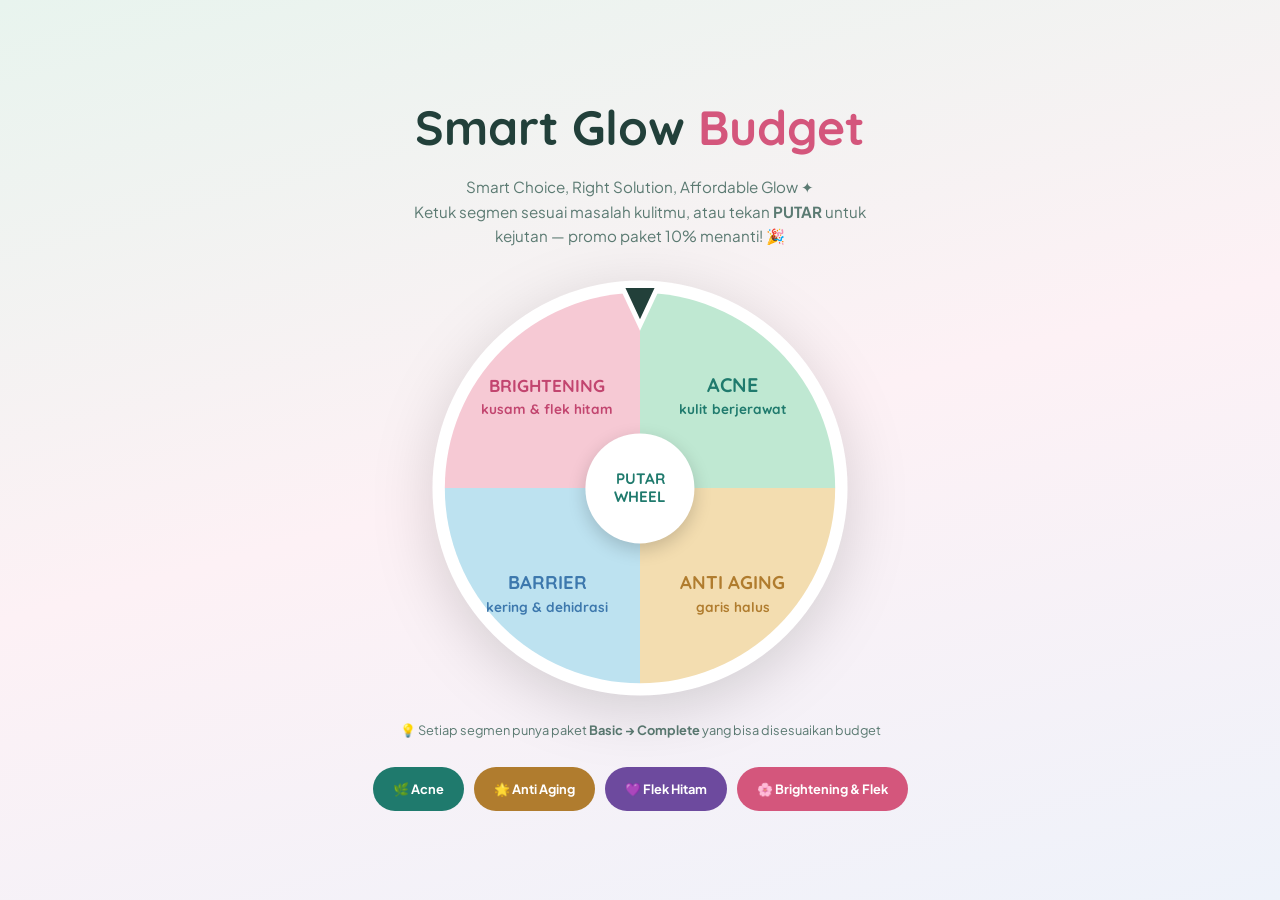
==== index.html @ 59bc7f4d "Smart Glow Budget: 4 segmen + popup brightening/flek hitam + promo 10%" ====
<!DOCTYPE html>
<html lang="id">
<head>
<meta charset="UTF-8">
<meta name="viewport" content="width=device-width, initial-scale=1.0">
<title>Smart Glow Budget — Putar Wheel & Temukan Solusi Kulitmu</title>
<meta name="description" content="Pilih skin problem kamu, putar wheel, dan temukan paket skincare Wardah sesuai budget. Promo paket 10%!">
<link rel="preconnect" href="https://fonts.googleapis.com">
<link rel="preconnect" href="https://fonts.gstatic.com" crossorigin>
<link href="https://fonts.googleapis.com/css2?family=Quicksand:wght@500;600;700&family=Plus+Jakarta+Sans:wght@400;500;600;700;800&display=swap" rel="stylesheet">
<link rel="stylesheet" href="style.css">
</head>
<body>

<div class="landing">
  <h1>Smart Glow <em style="font-style:normal;color:#d4567c">Budget</em></h1>
  <p class="sub">Smart Choice, Right Solution, Affordable Glow ✦<br>Ketuk segmen sesuai masalah kulitmu, atau tekan <strong>PUTAR</strong> untuk kejutan — promo paket 10% menanti! 🎉</p>

  <div class="wheel-box">
    <svg viewBox="0 0 340 340" xmlns="http://www.w3.org/2000/svg">
      <circle cx="170" cy="170" r="168" fill="#ffffff"/>
      <g class="wheel-rot" id="wheelRot">
        <g transform="translate(170,170)">
          <path class="seg" data-href="acne.html" d="M0,0 L0,-158 A158,158 0 0 1 158,0 Z" fill="#bfe8d2"/>
          <path class="seg" data-href="anti-aging.html" d="M0,0 L158,0 A158,158 0 0 1 0,158 Z" fill="#f3ddb0"/>
          <path class="seg" data-href="barrier.html" d="M0,0 L0,158 A158,158 0 0 1 -158,0 Z" fill="#bde2f0"/>
          <path class="seg" data-href="brightening.html" d="M0,0 L-158,0 A158,158 0 0 1 0,-158 Z" fill="#f6c9d4"/>
        </g>
        <g font-family="Quicksand,sans-serif" font-weight="700" text-anchor="middle" pointer-events="none">
          <text x="245" y="92" font-size="16" fill="#1f7a6d">ACNE</text>
          <text x="245" y="110" font-size="11" fill="#1f7a6d">kulit berjerawat</text>
          <text x="245" y="252" font-size="15" fill="#b07c2e">ANTI AGING</text>
          <text x="245" y="270" font-size="11" fill="#b07c2e">garis halus</text>
          <text x="95" y="252" font-size="15" fill="#3d78ad">BARRIER</text>
          <text x="95" y="270" font-size="11" fill="#3d78ad">kering &amp; dehidrasi</text>
          <text x="95" y="92" font-size="14" fill="#c2456f">BRIGHTENING</text>
          <text x="95" y="110" font-size="11" fill="#c2456f">kusam &amp; flek hitam</text>
        </g>
      </g>
      <path d="M155,6 h30 l-15,32 Z" fill="#22403a" stroke="#ffffff" stroke-width="4"/>
    </svg>
    <button class="spin-btn" id="spinBtn">PUTAR<br>WHEEL</button>
  </div>

  <p class="hint">💡 Setiap segmen punya paket <strong>Basic → Complete</strong> yang bisa disesuaikan budget</p>

  <div class="seg-links">
    <a class="seg-link" style="background:#1f7a6d" href="acne.html">🌿 Acne</a>
    <a class="seg-link" style="background:#b07c2e" href="anti-aging.html">🌟 Anti Aging</a>
    <a class="seg-link" style="background:#6d4a9e" href="barrier.html">💜 Flek Hitam</a>
    <a class="seg-link" style="background:#d4567c" href="brightening.html">🌸 Brightening &amp; Flek</a>
  </div>
</div>

<script>
const segs = [
  {href:"acne.html",       mid:45},   /* sudut tengah segmen (searah jarum jam dari atas) */
  {href:"anti-aging.html", mid:135},
  {href:"barrier.html", mid:225},
  {href:"brightening.html",mid:315}
];
document.querySelectorAll(".seg").forEach(s=>{
  s.addEventListener("click", ()=>{ window.location.href = s.dataset.href; });
});
let spinning = false;
document.getElementById("spinBtn").addEventListener("click", ()=>{
  if(spinning) return;
  spinning = true;
  const pick = segs[Math.floor(Math.random()*segs.length)];
  /* pointer di atas (0°). Putar sehingga tengah segmen terpilih berada di atas */
  const target = 360*5 + (360 - pick.mid);
  const rot = document.getElementById("wheelRot");
  rot.style.transform = `rotate(${target}deg)`;
  setTimeout(()=>{ window.location.href = pick.href; }, 4300);
});
</script>
</body>
</html>
---- style.css ----
/* ============ SMART GLOW BUDGET — SHARED STYLES ============ */
:root{
  --utama:#1f7a6d; --tua:#12564e; --muda:#e7f4ec; --border:#d3ebdd; --aksen:#2a9d8f;
  --cream:#fbfdfb; --ink:#22403a; --ink-soft:#5b7a72; --coral:#e2726e; --gold:#c98a2d;
  --radius:20px; --shadow:0 10px 30px rgba(0,0,0,.08);
}
*{margin:0;padding:0;box-sizing:border-box}
html{scroll-behavior:smooth}
body{font-family:'Plus Jakarta Sans',sans-serif;background:var(--cream);color:var(--ink);line-height:1.6;-webkit-font-smoothing:antialiased}
h1,h2,h3,.display{font-family:'Quicksand',sans-serif}

/* Header */
header{position:sticky;top:0;z-index:50;background:rgba(251,253,251,.88);backdrop-filter:blur(12px);border-bottom:1px solid var(--border)}
.header-inner{max-width:960px;margin:0 auto;padding:14px 20px;display:flex;align-items:center;justify-content:space-between;gap:10px}
.brand{font-family:'Quicksand',sans-serif;font-weight:700;font-size:1.05rem;color:var(--utama);text-decoration:none}
.brand small{display:block;font-size:.62rem;font-weight:600;letter-spacing:.22em;color:var(--ink-soft);text-transform:uppercase}
.header-tag{font-size:.7rem;font-weight:700;background:var(--muda);color:var(--utama);border:1px solid var(--border);padding:6px 12px;border-radius:999px;letter-spacing:.05em;white-space:nowrap}

/* Hero */
.hero{position:relative;overflow:hidden;background:linear-gradient(160deg,var(--muda) 0%,var(--cream) 70%);padding:52px 20px 44px}
.hero::before{content:"";position:absolute;top:-140px;right:-140px;width:380px;height:380px;border-radius:50%;background:radial-gradient(circle at 35% 35%,var(--aksen),var(--border));opacity:.35}
.hero::after{content:"";position:absolute;bottom:-90px;left:-90px;width:240px;height:240px;border-radius:50%;border:22px solid var(--border);opacity:.5}
.hero-inner{position:relative;max-width:960px;margin:0 auto}
.hero-eyebrow{display:inline-flex;align-items:center;gap:8px;font-size:.72rem;font-weight:700;letter-spacing:.2em;text-transform:uppercase;color:var(--utama);margin-bottom:12px}
.hero-eyebrow::before{content:"";width:26px;height:2px;background:var(--aksen);border-radius:2px}
.hero h1{font-size:clamp(2.1rem,7vw,3.2rem);font-weight:700;color:var(--tua);line-height:1.12;margin-bottom:12px}
.hero h1 em{font-style:normal;color:var(--aksen)}
.hero p.lead{max-width:540px;font-size:1rem;color:var(--ink-soft);margin-bottom:22px}
.hero-cta{display:inline-block;background:var(--utama);color:#fff;font-family:'Quicksand',sans-serif;font-weight:700;font-size:.95rem;padding:14px 28px;border-radius:999px;text-decoration:none;box-shadow:0 8px 20px rgba(0,0,0,.18);transition:transform .2s}
.hero-cta:hover{transform:translateY(-2px)}
.promo-banner{display:inline-flex;align-items:center;gap:8px;margin-left:10px;background:#fff;border:2px dashed var(--coral);color:var(--coral);font-weight:800;font-size:.82rem;padding:11px 18px;border-radius:999px}
.hero-facts{display:flex;flex-wrap:wrap;gap:10px;margin-top:26px}
.fact{background:#fff;border:1px solid var(--border);padding:9px 16px;border-radius:999px;font-size:.78rem;font-weight:600;color:var(--utama)}

/* Sections */
section{padding:52px 20px}
.wrap{max-width:960px;margin:0 auto}
.sec-eyebrow{font-size:.7rem;font-weight:700;letter-spacing:.22em;text-transform:uppercase;color:var(--aksen);margin-bottom:8px}
.sec-title{font-size:clamp(1.5rem,4.5vw,2.1rem);font-weight:700;color:var(--tua);margin-bottom:10px}
.sec-desc{color:var(--ink-soft);max-width:600px;margin-bottom:30px;font-size:.95rem}

/* Tier tabs */
.tiers{background:#fff;border-top:1px solid var(--border);border-bottom:1px solid var(--border)}
.tier-tabs{display:grid;grid-template-columns:repeat(3,1fr);gap:10px;margin-bottom:28px}
.tier-tab{cursor:pointer;border:2px solid var(--border);background:var(--cream);border-radius:var(--radius);padding:16px 10px;text-align:center;transition:all .22s;font-family:'Plus Jakarta Sans',sans-serif}
.tier-tab .t-icon{font-size:1.3rem;display:block;margin-bottom:6px}
.tier-tab .t-name{font-family:'Quicksand',sans-serif;font-weight:700;font-size:.98rem;color:var(--tua)}
.tier-tab .t-range{font-size:.68rem;color:var(--ink-soft);font-weight:600;margin-top:2px;display:block}
.tier-tab.active{border-color:var(--aksen);background:var(--muda);box-shadow:var(--shadow);transform:translateY(-3px)}
.tier-tab:focus-visible{outline:3px solid var(--aksen);outline-offset:2px}
.tier-panel{display:none;animation:fadeUp .35s ease}
.tier-panel.active{display:block}
@keyframes fadeUp{from{opacity:0;transform:translateY(10px)}to{opacity:1;transform:none}}

/* Panel head */
.panel-head{display:flex;flex-wrap:wrap;align-items:flex-start;justify-content:space-between;gap:14px;margin-bottom:18px}
.panel-head h3{font-size:1.3rem;color:var(--tua)}
.panel-head .p-note{font-size:.85rem;color:var(--ink-soft);max-width:430px;margin-top:4px}
.paket-foto-btn{display:inline-flex;align-items:center;gap:8px;margin-top:10px;background:var(--muda);border:1.5px solid var(--border);color:var(--utama);font-weight:700;font-size:.78rem;padding:8px 14px;border-radius:999px;cursor:pointer;transition:transform .15s}
.paket-foto-btn:hover{transform:translateY(-1px)}

/* Promo summary */
.promo-box{background:linear-gradient(150deg,var(--utama),var(--tua));color:#fff;border-radius:18px;padding:16px 20px;min-width:250px;box-shadow:0 10px 24px rgba(0,0,0,.18);position:relative;overflow:hidden}
.promo-box::after{content:"-10%";position:absolute;top:10px;right:-26px;background:var(--coral);color:#fff;font-family:'Quicksand',sans-serif;font-weight:700;font-size:.7rem;padding:3px 30px;transform:rotate(38deg)}
.promo-row{display:flex;justify-content:space-between;align-items:baseline;gap:18px;padding:3px 0;font-size:.82rem}
.promo-row .lbl{opacity:.9;font-weight:600}
.promo-row .val{font-family:'Quicksand',sans-serif;font-weight:700}
.promo-row.normal .val{text-decoration:line-through;text-decoration-thickness:2px;text-decoration-color:var(--coral);opacity:.75;font-size:.95rem}
.promo-row.promo{border-top:1px dashed rgba(255,255,255,.35);margin-top:4px;padding-top:8px}
.promo-row.promo .val{font-size:1.45rem;color:#ffe9a8}
.promo-row.hemat .val{color:#b6f3d2;font-size:1rem}

/* Products */
.products{display:grid;gap:12px}
.product{display:grid;grid-template-columns:56px 1fr auto;align-items:center;gap:14px;background:var(--cream);border:1px solid var(--border);border-radius:16px;padding:12px 16px}
.p-thumb{width:56px;height:56px;border-radius:14px;overflow:hidden;background:var(--muda);border:1.5px solid var(--border);cursor:zoom-in;display:flex;align-items:center;justify-content:center;font-size:1.4rem;position:relative;transition:transform .15s}
.p-thumb:hover{transform:scale(1.06)}
.p-thumb img{width:100%;height:100%;object-fit:cover;display:block}
.product .p-name{font-weight:700;font-size:.92rem;color:var(--ink)}
.product .p-role{font-size:.74rem;color:var(--ink-soft);font-weight:600}
.product .p-price{font-family:'Quicksand',sans-serif;font-weight:700;color:var(--utama);font-size:.95rem;white-space:nowrap;text-align:right}
.product .p-price small{display:block;font-family:'Plus Jakarta Sans',sans-serif;font-size:.6rem;font-weight:600;color:var(--ink-soft)}

.satuan-note{margin-top:14px;font-size:.76rem;color:var(--ink-soft);background:var(--muda);border:1px dashed var(--border);border-radius:12px;padding:10px 14px}

/* Budget bar */
.budget-bar{margin-top:18px;background:var(--muda);border-radius:999px;height:12px;overflow:hidden;border:1px solid var(--border)}
.budget-fill{height:100%;border-radius:999px;background:linear-gradient(90deg,var(--border),var(--aksen));width:0;transition:width .8s cubic-bezier(.22,1,.36,1)}
.budget-label{display:flex;justify-content:space-between;font-size:.72rem;color:var(--ink-soft);font-weight:600;margin-top:8px}

/* Routine */
.routine-grid{display:grid;gap:16px;grid-template-columns:1fr 1fr}
.routine-card{background:#fff;border:1px solid var(--border);border-radius:var(--radius);padding:24px;box-shadow:var(--shadow)}
.routine-card h3{display:flex;align-items:center;gap:10px;font-size:1.05rem;color:var(--tua);margin-bottom:14px}
.routine-card ol{list-style:none;counter-reset:step}
.routine-card li{counter-increment:step;display:flex;gap:12px;align-items:flex-start;padding:8px 0;font-size:.88rem}
.routine-card li::before{content:counter(step);flex:0 0 24px;height:24px;background:var(--muda);color:var(--utama);border-radius:50%;display:flex;align-items:center;justify-content:center;font-family:'Quicksand',sans-serif;font-weight:700;font-size:.75rem;margin-top:2px}
.routine-card li span small{display:block;color:var(--ink-soft);font-size:.76rem}

/* Tips */
.tips-grid{display:grid;gap:14px;grid-template-columns:repeat(2,1fr)}
.tip{background:#fff;border:1px solid var(--border);border-radius:16px;padding:20px}
.tip .tip-ico{font-size:1.4rem;margin-bottom:8px;display:block}
.tip h4{font-size:.92rem;color:var(--tua);margin-bottom:4px}
.tip p{font-size:.82rem;color:var(--ink-soft)}

/* Footer */
footer{background:var(--tua);color:#fff;padding:38px 20px;text-align:center}
footer .f-tag{font-family:'Quicksand',sans-serif;font-weight:700;font-size:1.05rem;margin-bottom:6px}
footer p{font-size:.78rem;opacity:.75}
footer a{color:#fff}

/* Lightbox */
.lightbox{position:fixed;inset:0;background:rgba(15,30,27,.82);backdrop-filter:blur(6px);display:none;align-items:center;justify-content:center;z-index:200;padding:24px}
.lightbox.open{display:flex;animation:lbFade .25s ease}
@keyframes lbFade{from{opacity:0}to{opacity:1}}
.lb-card{background:#fff;border-radius:22px;max-width:420px;width:100%;overflow:hidden;box-shadow:0 30px 80px rgba(0,0,0,.4);animation:lbPop .28s cubic-bezier(.22,1,.36,1)}
@keyframes lbPop{from{transform:scale(.9);opacity:0}to{transform:scale(1);opacity:1}}
.lb-img{width:100%;aspect-ratio:1/1;background:var(--muda);display:flex;align-items:center;justify-content:center;font-size:4rem}
.lb-img img{width:100%;height:100%;object-fit:cover;display:block}
.lb-body{padding:16px 20px 20px;text-align:center}
.lb-body h4{font-family:'Quicksand',sans-serif;font-size:1.05rem;color:var(--tua)}
.lb-body p{font-size:.8rem;color:var(--ink-soft);margin-top:2px}
.lb-body .lb-price{font-family:'Quicksand',sans-serif;font-weight:700;color:var(--utama);font-size:1.1rem;margin-top:8px}
.lb-close{margin-top:14px;background:var(--utama);color:#fff;border:none;font-family:'Quicksand',sans-serif;font-weight:700;font-size:.85rem;padding:10px 26px;border-radius:999px;cursor:pointer}

/* Landing wheel */
.landing{min-height:100vh;display:flex;flex-direction:column;align-items:center;justify-content:center;padding:40px 20px;background:linear-gradient(165deg,#e8f4ee,#fdf1f5 50%,#eef2fa);text-align:center}
.landing h1{font-size:clamp(1.9rem,6vw,3rem);color:#22403a}
.landing .sub{color:#5b7a72;max-width:480px;margin:10px auto 30px;font-size:.95rem}
.wheel-box{position:relative;width:min(420px,88vw)}
.wheel-box svg{width:100%;height:auto;display:block;filter:drop-shadow(0 14px 30px rgba(0,0,0,.15))}
.wheel-rot{transform-origin:50% 50%;transition:transform 4s cubic-bezier(.15,.9,.25,1)}
.seg{cursor:pointer;transition:opacity .2s}
.seg:hover{opacity:.85}
.spin-btn{position:absolute;left:50%;top:50%;transform:translate(-50%,-50%);width:26%;aspect-ratio:1;border-radius:50%;border:none;background:#fff;font-family:'Quicksand',sans-serif;font-weight:700;color:#1f7a6d;font-size:clamp(.7rem,2.4vw,.95rem);cursor:pointer;box-shadow:0 6px 18px rgba(0,0,0,.18);line-height:1.2}
.spin-btn:hover{background:#f2faf6}
.landing .hint{margin-top:22px;font-size:.8rem;color:#5b7a72}
.seg-links{display:flex;flex-wrap:wrap;gap:10px;justify-content:center;margin-top:26px}
.seg-link{text-decoration:none;font-weight:700;font-size:.8rem;padding:10px 18px;border-radius:999px;border:2px solid transparent;color:#fff}

@media(max-width:640px){
  .routine-grid,.tips-grid{grid-template-columns:1fr}
  .tier-tab{padding:12px 6px}
  .tier-tab .t-name{font-size:.84rem}
  .tier-tab .t-range{font-size:.6rem}
  .product{grid-template-columns:46px 1fr auto;padding:10px 12px}
  .p-thumb{width:46px;height:46px}
  .promo-box{width:100%}
  .panel-head{flex-direction:column}
}
@media(prefers-reduced-motion:reduce){*{animation:none!important;transition:none!important}}


/* Sub-segment chooser (Brightening ⇄ Flek Hitam) */
.sub-chooser{position:fixed;inset:0;background:rgba(15,30,27,.78);backdrop-filter:blur(8px);display:none;align-items:center;justify-content:center;z-index:300;padding:24px}
.sub-chooser.open{display:flex;animation:lbFade .25s ease}
.sc-card{background:#fff;border-radius:26px;max-width:420px;width:100%;padding:30px 26px;text-align:center;box-shadow:0 30px 80px rgba(0,0,0,.4);animation:lbPop .3s cubic-bezier(.22,1,.36,1)}
.sc-emoji{font-size:2.4rem;margin-bottom:6px}
.sc-card h3{font-family:'Quicksand',sans-serif;font-size:1.25rem;color:#22403a}
.sc-card p{font-size:.82rem;color:#5b7a72;margin:4px 0 18px}
.sc-opts{display:grid;gap:12px}
.sc-opt{display:flex;align-items:center;gap:14px;text-align:left;background:var(--cm);border:2.5px solid var(--c);border-radius:18px;padding:14px 16px;cursor:pointer;font-family:'Plus Jakarta Sans',sans-serif;transition:transform .15s, box-shadow .15s}
.sc-opt:hover{transform:translateY(-2px);box-shadow:0 8px 20px rgba(0,0,0,.12)}
.sc-ico{font-size:1.7rem}
.sc-txt b{display:block;font-family:'Quicksand',sans-serif;font-size:1rem;color:var(--c)}
.sc-txt small{font-size:.74rem;color:#5b7a72;line-height:1.35;display:block;margin-top:2px}
.sub-switch{display:inline-flex;align-items:center;gap:6px;margin-top:18px;background:#fff;border:2px dashed var(--aksen);color:var(--utama);font-family:'Plus Jakarta Sans',sans-serif;font-weight:700;font-size:.8rem;padding:10px 16px;border-radius:999px;cursor:pointer;transition:transform .15s}
.sub-switch:hover{transform:translateY(-1px)}
.sub-switch b{font-weight:800}
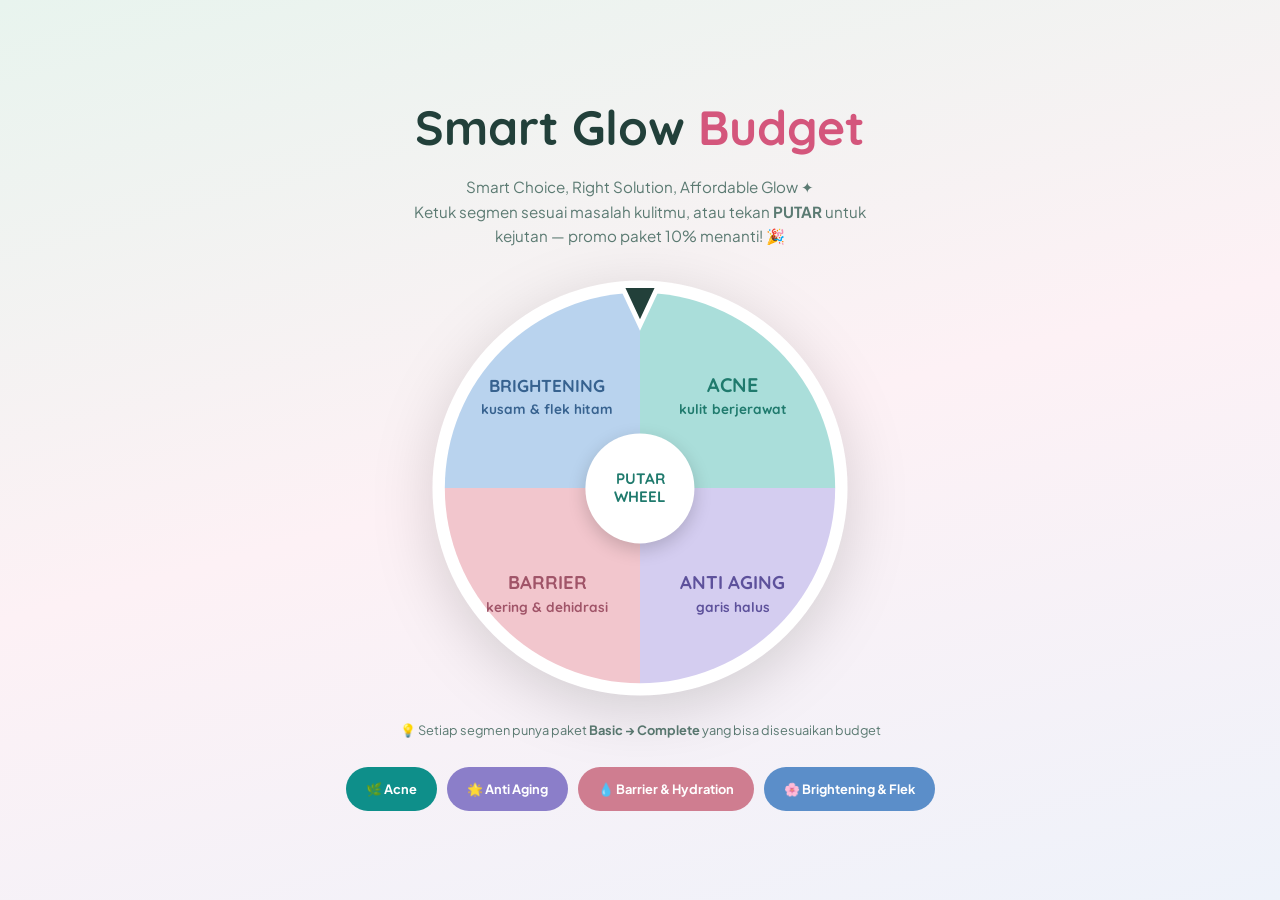
==== commit 6ab46e18: "tema warna baru per segmen + fix label barrier" ====
--- a/index.html
+++ b/index.html
@@ -21,20 +21,20 @@
       <circle cx="170" cy="170" r="168" fill="#ffffff"/>
       <g class="wheel-rot" id="wheelRot">
         <g transform="translate(170,170)">
-          <path class="seg" data-href="acne.html" d="M0,0 L0,-158 A158,158 0 0 1 158,0 Z" fill="#bfe8d2"/>
-          <path class="seg" data-href="anti-aging.html" d="M0,0 L158,0 A158,158 0 0 1 0,158 Z" fill="#f3ddb0"/>
-          <path class="seg" data-href="barrier.html" d="M0,0 L0,158 A158,158 0 0 1 -158,0 Z" fill="#bde2f0"/>
-          <path class="seg" data-href="brightening.html" d="M0,0 L-158,0 A158,158 0 0 1 0,-158 Z" fill="#f6c9d4"/>
+          <path class="seg" data-href="acne.html" d="M0,0 L0,-158 A158,158 0 0 1 158,0 Z" fill="#aadeda"/>
+          <path class="seg" data-href="anti-aging.html" d="M0,0 L158,0 A158,158 0 0 1 0,158 Z" fill="#d4cdf0"/>
+          <path class="seg" data-href="barrier.html" d="M0,0 L0,158 A158,158 0 0 1 -158,0 Z" fill="#f2c6cd"/>
+          <path class="seg" data-href="brightening.html" d="M0,0 L-158,0 A158,158 0 0 1 0,-158 Z" fill="#b9d3ee"/>
         </g>
         <g font-family="Quicksand,sans-serif" font-weight="700" text-anchor="middle" pointer-events="none">
           <text x="245" y="92" font-size="16" fill="#1f7a6d">ACNE</text>
           <text x="245" y="110" font-size="11" fill="#1f7a6d">kulit berjerawat</text>
-          <text x="245" y="252" font-size="15" fill="#b07c2e">ANTI AGING</text>
-          <text x="245" y="270" font-size="11" fill="#b07c2e">garis halus</text>
-          <text x="95" y="252" font-size="15" fill="#3d78ad">BARRIER</text>
-          <text x="95" y="270" font-size="11" fill="#3d78ad">kering &amp; dehidrasi</text>
-          <text x="95" y="92" font-size="14" fill="#c2456f">BRIGHTENING</text>
-          <text x="95" y="110" font-size="11" fill="#c2456f">kusam &amp; flek hitam</text>
+          <text x="245" y="252" font-size="15" fill="#5d519b">ANTI AGING</text>
+          <text x="245" y="270" font-size="11" fill="#5d519b">garis halus</text>
+          <text x="95" y="252" font-size="15" fill="#a05468">BARRIER</text>
+          <text x="95" y="270" font-size="11" fill="#a05468">kering &amp; dehidrasi</text>
+          <text x="95" y="92" font-size="14" fill="#37628f">BRIGHTENING</text>
+          <text x="95" y="110" font-size="11" fill="#37628f">kusam &amp; flek hitam</text>
         </g>
       </g>
       <path d="M155,6 h30 l-15,32 Z" fill="#22403a" stroke="#ffffff" stroke-width="4"/>
@@ -45,10 +45,10 @@
   <p class="hint">💡 Setiap segmen punya paket <strong>Basic → Complete</strong> yang bisa disesuaikan budget</p>
 
   <div class="seg-links">
-    <a class="seg-link" style="background:#1f7a6d" href="acne.html">🌿 Acne</a>
-    <a class="seg-link" style="background:#b07c2e" href="anti-aging.html">🌟 Anti Aging</a>
-    <a class="seg-link" style="background:#6d4a9e" href="barrier.html">💜 Flek Hitam</a>
-    <a class="seg-link" style="background:#d4567c" href="brightening.html">🌸 Brightening &amp; Flek</a>
+    <a class="seg-link" style="background:#0e8f8a" href="acne.html">🌿 Acne</a>
+    <a class="seg-link" style="background:#8b7ec9" href="anti-aging.html">🌟 Anti Aging</a>
+    <a class="seg-link" style="background:#cf7d90" href="barrier.html">💧 Barrier &amp; Hydration</a>
+    <a class="seg-link" style="background:#5b8ec9" href="brightening.html">🌸 Brightening &amp; Flek</a>
   </div>
 </div>
 
--- a/style.css
+++ b/style.css
@@ -56,8 +56,6 @@
 .panel-head{display:flex;flex-wrap:wrap;align-items:flex-start;justify-content:space-between;gap:14px;margin-bottom:18px}
 .panel-head h3{font-size:1.3rem;color:var(--tua)}
 .panel-head .p-note{font-size:.85rem;color:var(--ink-soft);max-width:430px;margin-top:4px}
-.paket-foto-btn{display:inline-flex;align-items:center;gap:8px;margin-top:10px;background:var(--muda);border:1.5px solid var(--border);color:var(--utama);font-weight:700;font-size:.78rem;padding:8px 14px;border-radius:999px;cursor:pointer;transition:transform .15s}
-.paket-foto-btn:hover{transform:translateY(-1px)}
 
 /* Promo summary */
 .promo-box{background:linear-gradient(150deg,var(--utama),var(--tua));color:#fff;border-radius:18px;padding:16px 20px;min-width:250px;box-shadow:0 10px 24px rgba(0,0,0,.18);position:relative;overflow:hidden}
@@ -71,14 +69,32 @@
 .promo-row.hemat .val{color:#b6f3d2;font-size:1rem}
 
 /* Products */
-.products{display:grid;gap:12px}
-.product{display:grid;grid-template-columns:56px 1fr auto;align-items:center;gap:14px;background:var(--cream);border:1px solid var(--border);border-radius:16px;padding:12px 16px}
-.p-thumb{width:56px;height:56px;border-radius:14px;overflow:hidden;background:var(--muda);border:1.5px solid var(--border);cursor:zoom-in;display:flex;align-items:center;justify-content:center;font-size:1.4rem;position:relative;transition:transform .15s}
-.p-thumb:hover{transform:scale(1.06)}
-.p-thumb img{width:100%;height:100%;object-fit:cover;display:block}
-.product .p-name{font-weight:700;font-size:.92rem;color:var(--ink)}
-.product .p-role{font-size:.74rem;color:var(--ink-soft);font-weight:600}
-.product .p-price{font-family:'Quicksand',sans-serif;font-weight:700;color:var(--utama);font-size:.95rem;white-space:nowrap;text-align:right}
+.products{display:grid;grid-template-columns:repeat(auto-fill,minmax(210px,1fr));gap:14px}
+.product{
+  display:flex;flex-direction:column;text-align:center;
+  background:#fff;border:1.5px solid var(--border);border-radius:20px;
+  padding:14px 14px 16px;box-shadow:0 6px 16px rgba(0,0,0,.05);
+  opacity:0;
+  transition:transform .2s, box-shadow .2s;
+}
+.product:hover{transform:translateY(-4px);box-shadow:0 14px 28px rgba(0,0,0,.10)}
+.product.pop{animation:cardPop .5s cubic-bezier(.22,1,.36,1) both}
+@keyframes cardPop{
+  from{opacity:0;transform:translateY(18px) scale(.9)}
+  60%{opacity:1;transform:translateY(-3px) scale(1.02)}
+  to{opacity:1;transform:translateY(0) scale(1)}
+}
+.p-thumb{
+  width:100%;aspect-ratio:1/1;border-radius:14px;overflow:hidden;
+  background:var(--muda);border:1.5px solid var(--border);
+  cursor:zoom-in;display:flex;align-items:center;justify-content:center;
+  font-size:3.4rem;position:relative;transition:transform .2s;margin-bottom:12px;
+}
+.product:hover .p-thumb{transform:scale(1.03)}
+.p-thumb img{width:100%;height:100%;object-fit:contain;display:block;padding:8px;background:#fff}
+.product .p-name{font-weight:700;font-size:.9rem;color:var(--ink);line-height:1.35}
+.product .p-role{font-size:.72rem;color:var(--ink-soft);font-weight:600;margin-top:3px;flex:1}
+.product .p-price{font-family:'Quicksand',sans-serif;font-weight:700;color:var(--utama);font-size:1.05rem;margin-top:10px}
 .product .p-price small{display:block;font-family:'Plus Jakarta Sans',sans-serif;font-size:.6rem;font-weight:600;color:var(--ink-soft)}
 
 .satuan-note{margin-top:14px;font-size:.76rem;color:var(--ink-soft);background:var(--muda);border:1px dashed var(--border);border-radius:12px;padding:10px 14px}
@@ -144,8 +160,12 @@
   .tier-tab{padding:12px 6px}
   .tier-tab .t-name{font-size:.84rem}
   .tier-tab .t-range{font-size:.6rem}
-  .product{grid-template-columns:46px 1fr auto;padding:10px 12px}
-  .p-thumb{width:46px;height:46px}
+  .products{grid-template-columns:repeat(2,1fr);gap:10px}
+  .product{padding:10px 10px 12px;border-radius:16px}
+  .p-thumb{font-size:2.4rem;margin-bottom:8px}
+  .product .p-name{font-size:.78rem}
+  .product .p-role{font-size:.64rem}
+  .product .p-price{font-size:.9rem}
   .promo-box{width:100%}
   .panel-head{flex-direction:column}
 }
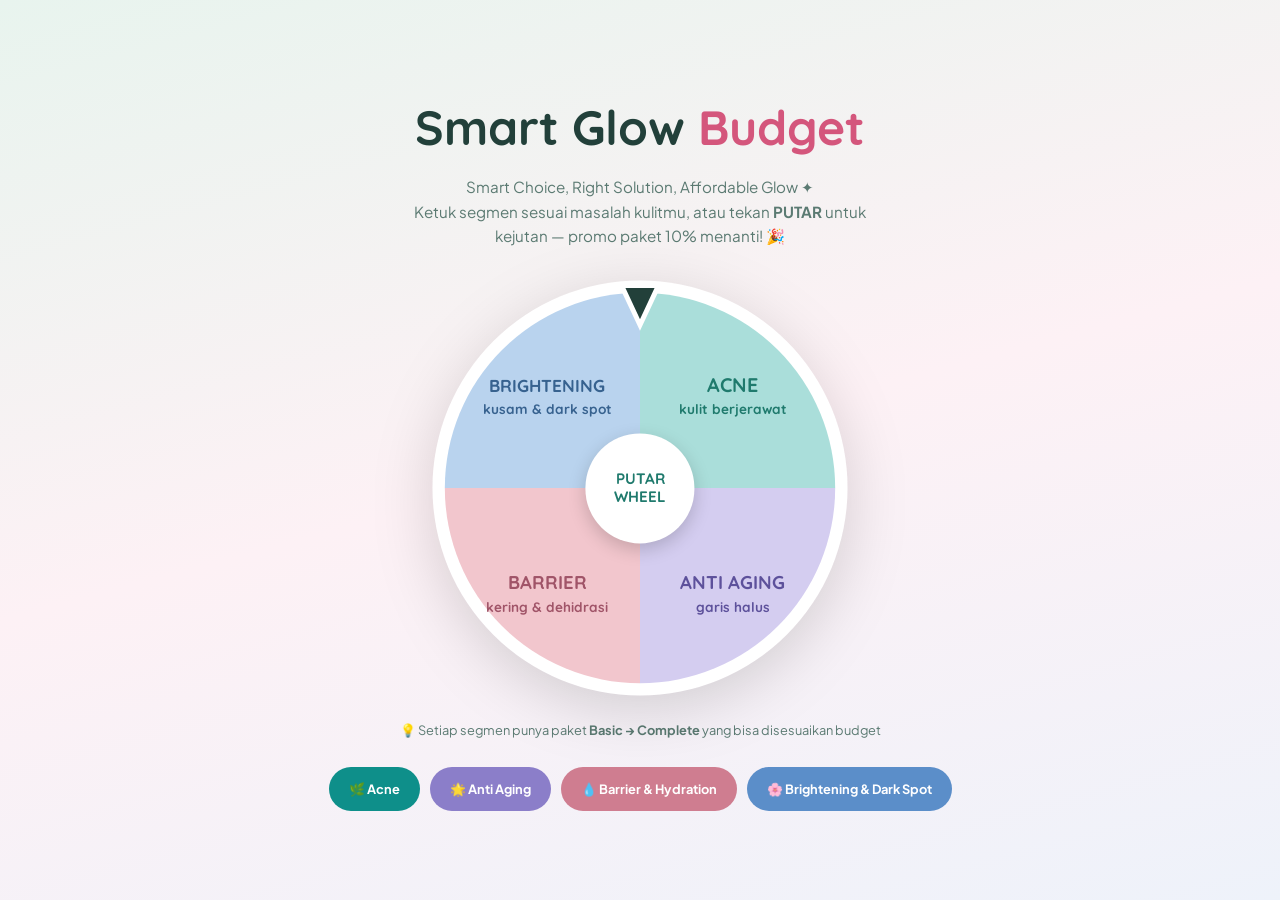
==== commit 334153f9: "rename flek hitam jadi dark spot" ====
--- a/index.html
+++ b/index.html
@@ -34,7 +34,7 @@
           <text x="95" y="252" font-size="15" fill="#a05468">BARRIER</text>
           <text x="95" y="270" font-size="11" fill="#a05468">kering &amp; dehidrasi</text>
           <text x="95" y="92" font-size="14" fill="#37628f">BRIGHTENING</text>
-          <text x="95" y="110" font-size="11" fill="#37628f">kusam &amp; flek hitam</text>
+          <text x="95" y="110" font-size="11" fill="#37628f">kusam &amp; dark spot</text>
         </g>
       </g>
       <path d="M155,6 h30 l-15,32 Z" fill="#22403a" stroke="#ffffff" stroke-width="4"/>
@@ -48,7 +48,7 @@
     <a class="seg-link" style="background:#0e8f8a" href="acne.html">🌿 Acne</a>
     <a class="seg-link" style="background:#8b7ec9" href="anti-aging.html">🌟 Anti Aging</a>
     <a class="seg-link" style="background:#cf7d90" href="barrier.html">💧 Barrier &amp; Hydration</a>
-    <a class="seg-link" style="background:#5b8ec9" href="brightening.html">🌸 Brightening &amp; Flek</a>
+    <a class="seg-link" style="background:#5b8ec9" href="brightening.html">🌸 Brightening &amp; Dark Spot</a>
   </div>
 </div>
 
